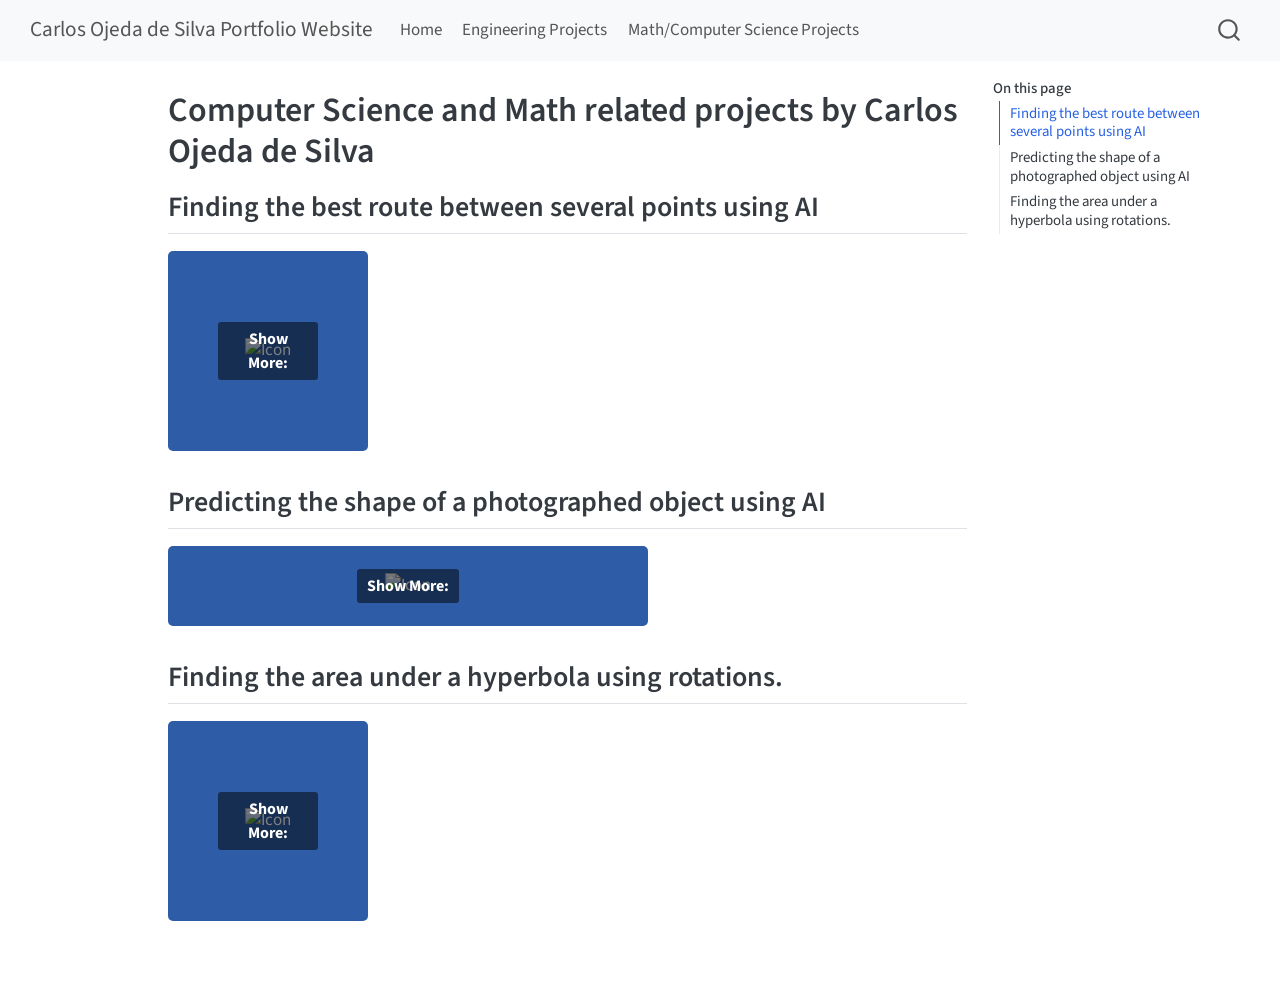
==== coding/index.html @ d98a3390 "Add files via upload" ====
<!DOCTYPE html>
<html xmlns="http://www.w3.org/1999/xhtml" lang="en" xml:lang="en"><head>

<meta charset="utf-8">
<meta name="generator" content="quarto-1.6.36">

<meta name="viewport" content="width=device-width, initial-scale=1.0, user-scalable=yes">


<title>Computer Science and Math related projects by Carlos Ojeda de Silva – Carlos Ojeda de Silva Portfolio Website</title>
<style>
code{white-space: pre-wrap;}
span.smallcaps{font-variant: small-caps;}
div.columns{display: flex; gap: min(4vw, 1.5em);}
div.column{flex: auto; overflow-x: auto;}
div.hanging-indent{margin-left: 1.5em; text-indent: -1.5em;}
ul.task-list{list-style: none;}
ul.task-list li input[type="checkbox"] {
  width: 0.8em;
  margin: 0 0.8em 0.2em -1em; /* quarto-specific, see https://github.com/quarto-dev/quarto-cli/issues/4556 */ 
  vertical-align: middle;
}
</style>


<script src="../site_libs/quarto-nav/quarto-nav.js"></script>
<script src="../site_libs/quarto-nav/headroom.min.js"></script>
<script src="../site_libs/clipboard/clipboard.min.js"></script>
<script src="../site_libs/quarto-search/autocomplete.umd.js"></script>
<script src="../site_libs/quarto-search/fuse.min.js"></script>
<script src="../site_libs/quarto-search/quarto-search.js"></script>
<meta name="quarto:offset" content="../">
<script src="../site_libs/quarto-html/quarto.js"></script>
<script src="../site_libs/quarto-html/popper.min.js"></script>
<script src="../site_libs/quarto-html/tippy.umd.min.js"></script>
<script src="../site_libs/quarto-html/anchor.min.js"></script>
<link href="../site_libs/quarto-html/tippy.css" rel="stylesheet">
<link href="../site_libs/quarto-html/quarto-syntax-highlighting-01c78b5cd655e4cd89133cf59d535862.css" rel="stylesheet" id="quarto-text-highlighting-styles">
<script src="../site_libs/bootstrap/bootstrap.min.js"></script>
<link href="../site_libs/bootstrap/bootstrap-icons.css" rel="stylesheet">
<link href="../site_libs/bootstrap/bootstrap-274c3d255ff4b40ad85bc0e900837b3c.min.css" rel="stylesheet" append-hash="true" id="quarto-bootstrap" data-mode="light">
<script id="quarto-search-options" type="application/json">{
  "location": "navbar",
  "copy-button": false,
  "collapse-after": 3,
  "panel-placement": "end",
  "type": "overlay",
  "limit": 50,
  "keyboard-shortcut": [
    "f",
    "/",
    "s"
  ],
  "show-item-context": false,
  "language": {
    "search-no-results-text": "No results",
    "search-matching-documents-text": "matching documents",
    "search-copy-link-title": "Copy link to search",
    "search-hide-matches-text": "Hide additional matches",
    "search-more-match-text": "more match in this document",
    "search-more-matches-text": "more matches in this document",
    "search-clear-button-title": "Clear",
    "search-text-placeholder": "",
    "search-detached-cancel-button-title": "Cancel",
    "search-submit-button-title": "Submit",
    "search-label": "Search"
  }
}</script>


<link rel="stylesheet" href="../styles.css">
</head>

<body class="nav-fixed">

<div id="quarto-search-results"></div>
  <header id="quarto-header" class="headroom fixed-top">
    <nav class="navbar navbar-expand-lg " data-bs-theme="dark">
      <div class="navbar-container container-fluid">
      <div class="navbar-brand-container mx-auto">
    <a class="navbar-brand" href="../index.html">
    <span class="navbar-title">Carlos Ojeda de Silva Portfolio Website</span>
    </a>
  </div>
            <div id="quarto-search" class="" title="Search"></div>
          <button class="navbar-toggler" type="button" data-bs-toggle="collapse" data-bs-target="#navbarCollapse" aria-controls="navbarCollapse" role="menu" aria-expanded="false" aria-label="Toggle navigation" onclick="if (window.quartoToggleHeadroom) { window.quartoToggleHeadroom(); }">
  <span class="navbar-toggler-icon"></span>
</button>
          <div class="collapse navbar-collapse" id="navbarCollapse">
            <ul class="navbar-nav navbar-nav-scroll me-auto">
  <li class="nav-item">
    <a class="nav-link" href="../index.html"> 
<span class="menu-text">Home</span></a>
  </li>  
  <li class="nav-item">
    <a class="nav-link" href="../engineering/"> 
<span class="menu-text">Engineering Projects</span></a>
  </li>  
  <li class="nav-item">
    <a class="nav-link" href="../coding/"> 
<span class="menu-text">Math/Computer Science Projects</span></a>
  </li>  
</ul>
          </div> <!-- /navcollapse -->
            <div class="quarto-navbar-tools">
</div>
      </div> <!-- /container-fluid -->
    </nav>
</header>
<!-- content -->
<div id="quarto-content" class="quarto-container page-columns page-rows-contents page-layout-article page-navbar">
<!-- sidebar -->
<!-- margin-sidebar -->
    <div id="quarto-margin-sidebar" class="sidebar margin-sidebar">
        <nav id="TOC" role="doc-toc" class="toc-active">
    <h2 id="toc-title">On this page</h2>
   
  <ul>
  <li><a href="#finding-the-best-route-between-several-points-using-ai" id="toc-finding-the-best-route-between-several-points-using-ai" class="nav-link active" data-scroll-target="#finding-the-best-route-between-several-points-using-ai">Finding the best route between several points using AI</a></li>
  <li><a href="#predicting-the-shape-of-a-photographed-object-using-ai" id="toc-predicting-the-shape-of-a-photographed-object-using-ai" class="nav-link" data-scroll-target="#predicting-the-shape-of-a-photographed-object-using-ai">Predicting the shape of a photographed object using AI</a></li>
  <li><a href="#finding-the-area-under-a-hyperbola-using-rotations." id="toc-finding-the-area-under-a-hyperbola-using-rotations." class="nav-link" data-scroll-target="#finding-the-area-under-a-hyperbola-using-rotations.">Finding the area under a hyperbola using rotations.</a></li>
  </ul>
</nav>
    </div>
<!-- main -->
<main class="content" id="quarto-document-content">

<header id="title-block-header" class="quarto-title-block default">
<div class="quarto-title">
<h1 class="title">Computer Science and Math related projects by Carlos Ojeda de Silva</h1>
</div>



<div class="quarto-title-meta">

    
  
    
  </div>
  


</header>


<section id="finding-the-best-route-between-several-points-using-ai" class="level2">
<h2 class="anchored" data-anchor-id="finding-the-best-route-between-several-points-using-ai">Finding the best route between several points using AI</h2>
<div class="panel">
<button id="showMoreButton1" onclick="toggleText1()" style="position: relative; background-color: #2E5CA7; color: white; border: none; padding: 0; cursor: pointer; border-radius: 5px; width: 200px; height: 200px; overflow: hidden;">
<img id="buttonImage1" src="../images/routes.png" alt="Icon" style="width: 100%; height: 100%; object-fit: cover;"> <span style="position: absolute; top: 50%; left: 50%; transform: translate(-50%, -50%); font-size: 16px; font-weight: bold; background-color: rgba(0, 0, 0, 0.5); padding: 5px 10px; border-radius: 3px;">Show More:</span>
</button>
<div id="hiddenText1" style="display: none; margin-top: 10px;">
<p>If an Amazon/UPS/FedEx driver wants to deliver goods to 2 homes, how many different routes are possible, and how do you find the best one? Answer: 2 routes determined by trial and error. Having 20 homes increases the possible routes to 2,432,902,008,176,640,000, which is too much to do with trial and error. This is a really important problem to solve because it would massively reduce gasoline usage around the world. It isn’t logical to do trial and error if we have a lot of homes, so I took a different approach: Making an AI model that can predict (or get close to) what would be the best route from the coordinates.</p>
<p>This was done on a small scale since it would take a long time for my computer to generate a dataset to train the AI with many homes. The data was made by plugging random coordinates (in San Antonio Texas as a small-scale test) into a Python program called Open Street Maps that generates travel times for a route between 2 points in the map, this was done with 4 points (12 times in total since the order was ignored: 4!/2).</p>
<div class="quarto-figure quarto-figure-center">
<figure class="figure">
<p><img src="..\images/Routes_dataset.png" class="img-fluid figure-img"></p>
<figcaption>Dataset used</figcaption>
</figure>
</div>
<p>The tests done on the data were convincing since a Random Forest AI model was able to correctly guess approximately 40% of the routes, and on average, was 10% longer than the perfect route (compared to 40% longer for random routes). This test was able to show that AI can be used to approximate a generally close answer in problems that would otherwise require a lot of computing.</p>
<div class="quarto-figure quarto-figure-center">
<figure class="figure">
<p><img src="..\images/Routes.png" class="img-fluid figure-img"></p>
<figcaption>Results of AI algorithm</figcaption>
</figure>
</div>
</div>
<script>
function toggleText1() {
    var hiddenText = document.getElementById("hiddenText1");
    var button = document.getElementById("showMoreButton1");
    var buttonImage = document.getElementById("buttonImage1");
    var buttonText = button.querySelector("span"); // Only target the text part of the button

    if (hiddenText.style.display === "none") {
        hiddenText.style.display = "block";
        buttonImage.style.display = "none"; // Hide the image
        buttonText.innerText = "Show Less";
    } else {
        hiddenText.style.display = "none";
        buttonImage.style.display = "block"; // Show the image
        buttonText.innerText = "Show More";
    }
}
</script>
</div>
</section>
<section id="predicting-the-shape-of-a-photographed-object-using-ai" class="level2">
<h2 class="anchored" data-anchor-id="predicting-the-shape-of-a-photographed-object-using-ai">Predicting the shape of a photographed object using AI</h2>
<div class="panel">
<button id="showMoreButton2" onclick="toggleText2()" style="position: relative; background-color: #2E5CA7; color: white; border: none; padding: 0; cursor: pointer; border-radius: 5px; width: 480px; height: 80px; overflow: hidden;">
<img id="buttonImage2" src="../images/Depth_result.png" alt="Icon" style="width: 100%; height: 100%; object-fit: cover;"> <span style="position: absolute; top: 50%; left: 50%; transform: translate(-50%, -50%); font-size: 16px; font-weight: bold; background-color: rgba(0, 0, 0, 0.5); padding: 5px 10px; border-radius: 3px;">Show More:</span>
</button>
<div id="hiddenText2" style="display: none; margin-top: 10px;">
<p>Have you ever wondered if robots can know the shape of the world around them from a single camera in a similar way to how we know how far things are? Well, this project aims to develop a simple AI algorithm that can do that.</p>
<p>This project used an open source dataset named <strong><a href="https://diode-dataset.org/">Diode Dataset</a></strong> where there are depth maps associated with images.</p>
<p><img src="..\images/Depth_dataset.png" class="img-fluid" alt="Original Dataset"> For this project based on computing limitations, only the validation and test images were used.</p>
<p>Some pre-processing was done, which is described below:</p>
<p>-The top 5% and bottom 5% of depth values are clipped. -The data is then scaled to be in the range [0,1] -The natural log of the pixel values + 0.05 is taken. -The data is scaled again to be in the range [0,1] -Image resolution was decreased from 1024x784 into 256x192.</p>
<p>For this project, a Convolutional Neural Network with less than 500,000 parameters was used, this was with the purpose to widen the application scopes of this model. Although the algorithm was able to predict general shapes at its best, more work is needed in order to apply it as a solution for computer vision.</p>
<p><img src="..\images/Depth_result.png" class="img-fluid" alt="Results of AI algorithm"> Although this specific example had a good prediction of shape, most images produced noisier predictions.</p>
</div>
<script>
function toggleText2() {
    var hiddenText = document.getElementById("hiddenText2");
    var button = document.getElementById("showMoreButton2");
    var buttonImage = document.getElementById("buttonImage2");
    var buttonText = button.querySelector("span"); // Only target the text part of the button

    if (hiddenText.style.display === "none") {
        hiddenText.style.display = "block";
        buttonImage.style.display = "none"; // Hide the image
        buttonText.innerText = "Show Less";
    } else {
        hiddenText.style.display = "none";
        buttonImage.style.display = "block"; // Show the image
        buttonText.innerText = "Show More";
    }
}
</script>
</div>
</section>
<section id="finding-the-area-under-a-hyperbola-using-rotations." class="level2">
<h2 class="anchored" data-anchor-id="finding-the-area-under-a-hyperbola-using-rotations.">Finding the area under a hyperbola using rotations.</h2>
<div class="panel">
<button id="showMoreButton3" onclick="toggleText3()" style="position: relative; background-color: #2E5CA7; color: white; border: none; padding: 0; cursor: pointer; border-radius: 5px; width: 200px; height: 200px; overflow: hidden;">
<img id="buttonImage3" src="../images/Hyperbola5.png" alt="Icon" style="width: 100%; height: 100%; object-fit: cover;"> <span style="position: absolute; top: 50%; left: 50%; transform: translate(-50%, -50%); font-size: 16px; font-weight: bold; background-color: rgba(0, 0, 0, 0.5); padding: 5px 10px; border-radius: 3px;">Show More:</span>
</button>
<div id="hiddenText3" style="display: none; margin-top: 10px;">
<div class="quarto-figure quarto-figure-center">
<figure class="figure">
<p><img src="..\images/Hyperbola1.png" class="img-fluid figure-img"></p>
<figcaption>Rotated Hyperbola with Areas</figcaption>
</figure>
</div>
<p>By only knowing that the integral of 1/x is ln|x| and how to use polar equations (or Euler’s formula), it is possible to find the integral of a hyperbola. This isn’t normally seen up until Calculus II. The Integral (Area under the curve) of y^2 - x^2 = 2 was calculated through the 45° rotation of a y=1/x graph and finding the areas composing it on the graph. This approach clearly shows why the area under a hyperbola depends on a natural logarithm and other properties it has. <strong><a href="https://www.desmos.com/calculator/0qavllu7bp">Here is an interactive representation of this process</a></strong></p>
<p>Hyperbolas are interesting shapes, but it is initially quite hard to know how to work with them, especially when integrating. Here I show an alternative method for finding the integral of a hyperbola using first-month knowledge of high school Calculus. First, we start by proving that y = 1/x is a hyperbola. We will define a hyperbola as one having the general form: y^2 - x^2 = a. This can be done with polar equations or with Euler’s formula. In this case, I will show how to do it both ways to demonstrate how it can be done quickly or with basic knowledge.</p>
<p>This example uses polar coordinates to rotate a y = 1/x graph 45° or π/4 angle and arriving to y^2 - x^2 = 2</p>
<p><img src="..\images/Hyperbola2.png" class="img-fluid"></p>
<div class="grid">
<div class="g-col-6">
<div class="quarto-figure quarto-figure-center">
<figure class="figure">
<p><img src="..\images/Hyperbola3.png" class="img-fluid figure-img"></p>
<figcaption>Polar Coordinate method</figcaption>
</figure>
</div>
</div>
<div class="g-col-6">
<p><img src="..\images/Hyperbola4.png" class="img-fluid" alt="Euler’s Equation Method"> |</p>
</div>
</div>
<p><strong>Calculating the specific areas:</strong></p>
<p>From the figure below, we can see two lines: one passing through y=x and another one labeled P. There are four areas labeled A, B, C, and D, these areas can be calculated through different equations. First, let’s solve the easiest ones: A and D.</p>
<div class="quarto-figure quarto-figure-center">
<figure class="figure">
<p><img src="..\images/Hyperbola5.png" class="img-fluid figure-img"></p>
<figcaption>Labeled Areas</figcaption>
</figure>
</div>
<p>A stays constant since it represents a triangle made from an isosceles triangle with a base and height of 1, which doesn’t depend on the position of line P.</p>
<p>The Area of D is ½P^2 since the triangle has a base and height equal to P.</p>
<p>To get the other two areas, we need to define the line going from 0,0 to the right-most corner of the triangle C as a new axis L. L has the length of the base of the original y=1x graph used, which allows us to get the area of that shape using a natural logarithm. The image below shows the point where L is measured from.</p>
<div class="quarto-figure quarto-figure-center">
<figure class="figure">
<p><img src="..\images/Hyperbola6.png" class="img-fluid figure-img"></p>
<figcaption>Ponit L</figcaption>
</figure>
</div>
<p>Based on the image above. Area C, having a base on the x-axis in the original y = 1/x graph, makes it easier to calculate in terms of L for the rotated graph. We know that in the original y = 1/x graph the height of the triangle is y and it was formed by a 45° or π/4 angle, meaning that both lines LM and LN have the same length. Knowing that LN = y, we can determine the area to be equal to ½(1/L)^2 since both the base and height in the rotated triangle need to be 1/L.</p>
<p>We also need to consider that L doesn’t lie exactly on P, meaning that we need to remove the segment LM from length L to get length P. Thankfully, we already know what LM is, meaning that we can create a formula to calculate P based on L. Using the quadratic formula, we can solve for L, giving us the last step in finding the integral of the hyperbola. We are using the positive variation in the quadratic formula since we will not account for the negative y-values on the graph.</p>
<div class="quarto-figure quarto-figure-center">
<figure class="figure">
<p><img src="..\images/Hyperbola7.png" class="img-fluid figure-img"></p>
<figcaption>Calculating Area B</figcaption>
</figure>
</div>
<p>After getting all of the formulas needed, it is now just adding them together. Note that the formula we are using is y = √(x^2+2), this was done because y^2 - x^2 = 2 is not a function, but it does graph the same curve for positive y values.</p>
<div class="quarto-figure quarto-figure-center">
<figure class="figure">
<p><img src="..\images/Hyperbola8.png" class="img-fluid figure-img"></p>
<figcaption>Final simplification</figcaption>
</figure>
</div>
</div>
<script>
function toggleText3() {
    var hiddenText = document.getElementById("hiddenText3");
    var button = document.getElementById("showMoreButton3");
    var buttonImage = document.getElementById("buttonImage3");
    var buttonText = button.querySelector("span"); // Only target the text part of the button

    if (hiddenText.style.display === "none") {
        hiddenText.style.display = "block";
        buttonImage.style.display = "none"; // Hide the image
        buttonText.innerText = "Show Less";
    } else {
        hiddenText.style.display = "none";
        buttonImage.style.display = "block"; // Show the image
        buttonText.innerText = "Show More";
    }
}
</script>
</div>


</section>

</main> <!-- /main -->
<script id="quarto-html-after-body" type="application/javascript">
window.document.addEventListener("DOMContentLoaded", function (event) {
  const toggleBodyColorMode = (bsSheetEl) => {
    const mode = bsSheetEl.getAttribute("data-mode");
    const bodyEl = window.document.querySelector("body");
    if (mode === "dark") {
      bodyEl.classList.add("quarto-dark");
      bodyEl.classList.remove("quarto-light");
    } else {
      bodyEl.classList.add("quarto-light");
      bodyEl.classList.remove("quarto-dark");
    }
  }
  const toggleBodyColorPrimary = () => {
    const bsSheetEl = window.document.querySelector("link#quarto-bootstrap");
    if (bsSheetEl) {
      toggleBodyColorMode(bsSheetEl);
    }
  }
  toggleBodyColorPrimary();  
  const icon = "";
  const anchorJS = new window.AnchorJS();
  anchorJS.options = {
    placement: 'right',
    icon: icon
  };
  anchorJS.add('.anchored');
  const isCodeAnnotation = (el) => {
    for (const clz of el.classList) {
      if (clz.startsWith('code-annotation-')) {                     
        return true;
      }
    }
    return false;
  }
  const onCopySuccess = function(e) {
    // button target
    const button = e.trigger;
    // don't keep focus
    button.blur();
    // flash "checked"
    button.classList.add('code-copy-button-checked');
    var currentTitle = button.getAttribute("title");
    button.setAttribute("title", "Copied!");
    let tooltip;
    if (window.bootstrap) {
      button.setAttribute("data-bs-toggle", "tooltip");
      button.setAttribute("data-bs-placement", "left");
      button.setAttribute("data-bs-title", "Copied!");
      tooltip = new bootstrap.Tooltip(button, 
        { trigger: "manual", 
          customClass: "code-copy-button-tooltip",
          offset: [0, -8]});
      tooltip.show();    
    }
    setTimeout(function() {
      if (tooltip) {
        tooltip.hide();
        button.removeAttribute("data-bs-title");
        button.removeAttribute("data-bs-toggle");
        button.removeAttribute("data-bs-placement");
      }
      button.setAttribute("title", currentTitle);
      button.classList.remove('code-copy-button-checked');
    }, 1000);
    // clear code selection
    e.clearSelection();
  }
  const getTextToCopy = function(trigger) {
      const codeEl = trigger.previousElementSibling.cloneNode(true);
      for (const childEl of codeEl.children) {
        if (isCodeAnnotation(childEl)) {
          childEl.remove();
        }
      }
      return codeEl.innerText;
  }
  const clipboard = new window.ClipboardJS('.code-copy-button:not([data-in-quarto-modal])', {
    text: getTextToCopy
  });
  clipboard.on('success', onCopySuccess);
  if (window.document.getElementById('quarto-embedded-source-code-modal')) {
    const clipboardModal = new window.ClipboardJS('.code-copy-button[data-in-quarto-modal]', {
      text: getTextToCopy,
      container: window.document.getElementById('quarto-embedded-source-code-modal')
    });
    clipboardModal.on('success', onCopySuccess);
  }
    var localhostRegex = new RegExp(/^(?:http|https):\/\/localhost\:?[0-9]*\//);
    var mailtoRegex = new RegExp(/^mailto:/);
      var filterRegex = new RegExp('/' + window.location.host + '/');
    var isInternal = (href) => {
        return filterRegex.test(href) || localhostRegex.test(href) || mailtoRegex.test(href);
    }
    // Inspect non-navigation links and adorn them if external
 	var links = window.document.querySelectorAll('a[href]:not(.nav-link):not(.navbar-brand):not(.toc-action):not(.sidebar-link):not(.sidebar-item-toggle):not(.pagination-link):not(.no-external):not([aria-hidden]):not(.dropdown-item):not(.quarto-navigation-tool):not(.about-link)');
    for (var i=0; i<links.length; i++) {
      const link = links[i];
      if (!isInternal(link.href)) {
        // undo the damage that might have been done by quarto-nav.js in the case of
        // links that we want to consider external
        if (link.dataset.originalHref !== undefined) {
          link.href = link.dataset.originalHref;
        }
      }
    }
  function tippyHover(el, contentFn, onTriggerFn, onUntriggerFn) {
    const config = {
      allowHTML: true,
      maxWidth: 500,
      delay: 100,
      arrow: false,
      appendTo: function(el) {
          return el.parentElement;
      },
      interactive: true,
      interactiveBorder: 10,
      theme: 'quarto',
      placement: 'bottom-start',
    };
    if (contentFn) {
      config.content = contentFn;
    }
    if (onTriggerFn) {
      config.onTrigger = onTriggerFn;
    }
    if (onUntriggerFn) {
      config.onUntrigger = onUntriggerFn;
    }
    window.tippy(el, config); 
  }
  const noterefs = window.document.querySelectorAll('a[role="doc-noteref"]');
  for (var i=0; i<noterefs.length; i++) {
    const ref = noterefs[i];
    tippyHover(ref, function() {
      // use id or data attribute instead here
      let href = ref.getAttribute('data-footnote-href') || ref.getAttribute('href');
      try { href = new URL(href).hash; } catch {}
      const id = href.replace(/^#\/?/, "");
      const note = window.document.getElementById(id);
      if (note) {
        return note.innerHTML;
      } else {
        return "";
      }
    });
  }
  const xrefs = window.document.querySelectorAll('a.quarto-xref');
  const processXRef = (id, note) => {
    // Strip column container classes
    const stripColumnClz = (el) => {
      el.classList.remove("page-full", "page-columns");
      if (el.children) {
        for (const child of el.children) {
          stripColumnClz(child);
        }
      }
    }
    stripColumnClz(note)
    if (id === null || id.startsWith('sec-')) {
      // Special case sections, only their first couple elements
      const container = document.createElement("div");
      if (note.children && note.children.length > 2) {
        container.appendChild(note.children[0].cloneNode(true));
        for (let i = 1; i < note.children.length; i++) {
          const child = note.children[i];
          if (child.tagName === "P" && child.innerText === "") {
            continue;
          } else {
            container.appendChild(child.cloneNode(true));
            break;
          }
        }
        if (window.Quarto?.typesetMath) {
          window.Quarto.typesetMath(container);
        }
        return container.innerHTML
      } else {
        if (window.Quarto?.typesetMath) {
          window.Quarto.typesetMath(note);
        }
        return note.innerHTML;
      }
    } else {
      // Remove any anchor links if they are present
      const anchorLink = note.querySelector('a.anchorjs-link');
      if (anchorLink) {
        anchorLink.remove();
      }
      if (window.Quarto?.typesetMath) {
        window.Quarto.typesetMath(note);
      }
      if (note.classList.contains("callout")) {
        return note.outerHTML;
      } else {
        return note.innerHTML;
      }
    }
  }
  for (var i=0; i<xrefs.length; i++) {
    const xref = xrefs[i];
    tippyHover(xref, undefined, function(instance) {
      instance.disable();
      let url = xref.getAttribute('href');
      let hash = undefined; 
      if (url.startsWith('#')) {
        hash = url;
      } else {
        try { hash = new URL(url).hash; } catch {}
      }
      if (hash) {
        const id = hash.replace(/^#\/?/, "");
        const note = window.document.getElementById(id);
        if (note !== null) {
          try {
            const html = processXRef(id, note.cloneNode(true));
            instance.setContent(html);
          } finally {
            instance.enable();
            instance.show();
          }
        } else {
          // See if we can fetch this
          fetch(url.split('#')[0])
          .then(res => res.text())
          .then(html => {
            const parser = new DOMParser();
            const htmlDoc = parser.parseFromString(html, "text/html");
            const note = htmlDoc.getElementById(id);
            if (note !== null) {
              const html = processXRef(id, note);
              instance.setContent(html);
            } 
          }).finally(() => {
            instance.enable();
            instance.show();
          });
        }
      } else {
        // See if we can fetch a full url (with no hash to target)
        // This is a special case and we should probably do some content thinning / targeting
        fetch(url)
        .then(res => res.text())
        .then(html => {
          const parser = new DOMParser();
          const htmlDoc = parser.parseFromString(html, "text/html");
          const note = htmlDoc.querySelector('main.content');
          if (note !== null) {
            // This should only happen for chapter cross references
            // (since there is no id in the URL)
            // remove the first header
            if (note.children.length > 0 && note.children[0].tagName === "HEADER") {
              note.children[0].remove();
            }
            const html = processXRef(null, note);
            instance.setContent(html);
          } 
        }).finally(() => {
          instance.enable();
          instance.show();
        });
      }
    }, function(instance) {
    });
  }
      let selectedAnnoteEl;
      const selectorForAnnotation = ( cell, annotation) => {
        let cellAttr = 'data-code-cell="' + cell + '"';
        let lineAttr = 'data-code-annotation="' +  annotation + '"';
        const selector = 'span[' + cellAttr + '][' + lineAttr + ']';
        return selector;
      }
      const selectCodeLines = (annoteEl) => {
        const doc = window.document;
        const targetCell = annoteEl.getAttribute("data-target-cell");
        const targetAnnotation = annoteEl.getAttribute("data-target-annotation");
        const annoteSpan = window.document.querySelector(selectorForAnnotation(targetCell, targetAnnotation));
        const lines = annoteSpan.getAttribute("data-code-lines").split(",");
        const lineIds = lines.map((line) => {
          return targetCell + "-" + line;
        })
        let top = null;
        let height = null;
        let parent = null;
        if (lineIds.length > 0) {
            //compute the position of the single el (top and bottom and make a div)
            const el = window.document.getElementById(lineIds[0]);
            top = el.offsetTop;
            height = el.offsetHeight;
            parent = el.parentElement.parentElement;
          if (lineIds.length > 1) {
            const lastEl = window.document.getElementById(lineIds[lineIds.length - 1]);
            const bottom = lastEl.offsetTop + lastEl.offsetHeight;
            height = bottom - top;
          }
          if (top !== null && height !== null && parent !== null) {
            // cook up a div (if necessary) and position it 
            let div = window.document.getElementById("code-annotation-line-highlight");
            if (div === null) {
              div = window.document.createElement("div");
              div.setAttribute("id", "code-annotation-line-highlight");
              div.style.position = 'absolute';
              parent.appendChild(div);
            }
            div.style.top = top - 2 + "px";
            div.style.height = height + 4 + "px";
            div.style.left = 0;
            let gutterDiv = window.document.getElementById("code-annotation-line-highlight-gutter");
            if (gutterDiv === null) {
              gutterDiv = window.document.createElement("div");
              gutterDiv.setAttribute("id", "code-annotation-line-highlight-gutter");
              gutterDiv.style.position = 'absolute';
              const codeCell = window.document.getElementById(targetCell);
              const gutter = codeCell.querySelector('.code-annotation-gutter');
              gutter.appendChild(gutterDiv);
            }
            gutterDiv.style.top = top - 2 + "px";
            gutterDiv.style.height = height + 4 + "px";
          }
          selectedAnnoteEl = annoteEl;
        }
      };
      const unselectCodeLines = () => {
        const elementsIds = ["code-annotation-line-highlight", "code-annotation-line-highlight-gutter"];
        elementsIds.forEach((elId) => {
          const div = window.document.getElementById(elId);
          if (div) {
            div.remove();
          }
        });
        selectedAnnoteEl = undefined;
      };
        // Handle positioning of the toggle
    window.addEventListener(
      "resize",
      throttle(() => {
        elRect = undefined;
        if (selectedAnnoteEl) {
          selectCodeLines(selectedAnnoteEl);
        }
      }, 10)
    );
    function throttle(fn, ms) {
    let throttle = false;
    let timer;
      return (...args) => {
        if(!throttle) { // first call gets through
            fn.apply(this, args);
            throttle = true;
        } else { // all the others get throttled
            if(timer) clearTimeout(timer); // cancel #2
            timer = setTimeout(() => {
              fn.apply(this, args);
              timer = throttle = false;
            }, ms);
        }
      };
    }
      // Attach click handler to the DT
      const annoteDls = window.document.querySelectorAll('dt[data-target-cell]');
      for (const annoteDlNode of annoteDls) {
        annoteDlNode.addEventListener('click', (event) => {
          const clickedEl = event.target;
          if (clickedEl !== selectedAnnoteEl) {
            unselectCodeLines();
            const activeEl = window.document.querySelector('dt[data-target-cell].code-annotation-active');
            if (activeEl) {
              activeEl.classList.remove('code-annotation-active');
            }
            selectCodeLines(clickedEl);
            clickedEl.classList.add('code-annotation-active');
          } else {
            // Unselect the line
            unselectCodeLines();
            clickedEl.classList.remove('code-annotation-active');
          }
        });
      }
  const findCites = (el) => {
    const parentEl = el.parentElement;
    if (parentEl) {
      const cites = parentEl.dataset.cites;
      if (cites) {
        return {
          el,
          cites: cites.split(' ')
        };
      } else {
        return findCites(el.parentElement)
      }
    } else {
      return undefined;
    }
  };
  var bibliorefs = window.document.querySelectorAll('a[role="doc-biblioref"]');
  for (var i=0; i<bibliorefs.length; i++) {
    const ref = bibliorefs[i];
    const citeInfo = findCites(ref);
    if (citeInfo) {
      tippyHover(citeInfo.el, function() {
        var popup = window.document.createElement('div');
        citeInfo.cites.forEach(function(cite) {
          var citeDiv = window.document.createElement('div');
          citeDiv.classList.add('hanging-indent');
          citeDiv.classList.add('csl-entry');
          var biblioDiv = window.document.getElementById('ref-' + cite);
          if (biblioDiv) {
            citeDiv.innerHTML = biblioDiv.innerHTML;
          }
          popup.appendChild(citeDiv);
        });
        return popup.innerHTML;
      });
    }
  }
});
</script>
</div> <!-- /content -->




</body></html>
---- site_libs/quarto-html/tippy.css ----
.tippy-box[data-animation=fade][data-state=hidden]{opacity:0}[data-tippy-root]{max-width:calc(100vw - 10px)}.tippy-box{position:relative;background-color:#333;color:#fff;border-radius:4px;font-size:14px;line-height:1.4;white-space:normal;outline:0;transition-property:transform,visibility,opacity}.tippy-box[data-placement^=top]>.tippy-arrow{bottom:0}.tippy-box[data-placement^=top]>.tippy-arrow:before{bottom:-7px;left:0;border-width:8px 8px 0;border-top-color:initial;transform-origin:center top}.tippy-box[data-placement^=bottom]>.tippy-arrow{top:0}.tippy-box[data-placement^=bottom]>.tippy-arrow:before{top:-7px;left:0;border-width:0 8px 8px;border-bottom-color:initial;transform-origin:center bottom}.tippy-box[data-placement^=left]>.tippy-arrow{right:0}.tippy-box[data-placement^=left]>.tippy-arrow:before{border-width:8px 0 8px 8px;border-left-color:initial;right:-7px;transform-origin:center left}.tippy-box[data-placement^=right]>.tippy-arrow{left:0}.tippy-box[data-placement^=right]>.tippy-arrow:before{left:-7px;border-width:8px 8px 8px 0;border-right-color:initial;transform-origin:center right}.tippy-box[data-inertia][data-state=visible]{transition-timing-function:cubic-bezier(.54,1.5,.38,1.11)}.tippy-arrow{width:16px;height:16px;color:#333}.tippy-arrow:before{content:"";position:absolute;border-color:transparent;border-style:solid}.tippy-content{position:relative;padding:5px 9px;z-index:1}
---- site_libs/quarto-html/quarto-syntax-highlighting-01c78b5cd655e4cd89133cf59d535862.css ----
/* quarto syntax highlight colors */
:root {
  --quarto-hl-ot-color: #003B4F;
  --quarto-hl-at-color: #657422;
  --quarto-hl-ss-color: #20794D;
  --quarto-hl-an-color: #5E5E5E;
  --quarto-hl-fu-color: #4758AB;
  --quarto-hl-st-color: #20794D;
  --quarto-hl-cf-color: #003B4F;
  --quarto-hl-op-color: #5E5E5E;
  --quarto-hl-er-color: #AD0000;
  --quarto-hl-bn-color: #AD0000;
  --quarto-hl-al-color: #AD0000;
  --quarto-hl-va-color: #111111;
  --quarto-hl-bu-color: inherit;
  --quarto-hl-ex-color: inherit;
  --quarto-hl-pp-color: #AD0000;
  --quarto-hl-in-color: #5E5E5E;
  --quarto-hl-vs-color: #20794D;
  --quarto-hl-wa-color: #5E5E5E;
  --quarto-hl-do-color: #5E5E5E;
  --quarto-hl-im-color: #00769E;
  --quarto-hl-ch-color: #20794D;
  --quarto-hl-dt-color: #AD0000;
  --quarto-hl-fl-color: #AD0000;
  --quarto-hl-co-color: #5E5E5E;
  --quarto-hl-cv-color: #5E5E5E;
  --quarto-hl-cn-color: #8f5902;
  --quarto-hl-sc-color: #5E5E5E;
  --quarto-hl-dv-color: #AD0000;
  --quarto-hl-kw-color: #003B4F;
}

/* other quarto variables */
:root {
  --quarto-font-monospace: SFMono-Regular, Menlo, Monaco, Consolas, "Liberation Mono", "Courier New", monospace;
}

pre > code.sourceCode > span {
  color: #003B4F;
}

code span {
  color: #003B4F;
}

code.sourceCode > span {
  color: #003B4F;
}

div.sourceCode,
div.sourceCode pre.sourceCode {
  color: #003B4F;
}

code span.ot {
  color: #003B4F;
  font-style: inherit;
}

code span.at {
  color: #657422;
  font-style: inherit;
}

code span.ss {
  color: #20794D;
  font-style: inherit;
}

code span.an {
  color: #5E5E5E;
  font-style: inherit;
}

code span.fu {
  color: #4758AB;
  font-style: inherit;
}

code span.st {
  color: #20794D;
  font-style: inherit;
}

code span.cf {
  color: #003B4F;
  font-weight: bold;
  font-style: inherit;
}

code span.op {
  color: #5E5E5E;
  font-style: inherit;
}

code span.er {
  color: #AD0000;
  font-style: inherit;
}

code span.bn {
  color: #AD0000;
  font-style: inherit;
}

code span.al {
  color: #AD0000;
  font-style: inherit;
}

code span.va {
  color: #111111;
  font-style: inherit;
}

code span.bu {
  font-style: inherit;
}

code span.ex {
  font-style: inherit;
}

code span.pp {
  color: #AD0000;
  font-style: inherit;
}

code span.in {
  color: #5E5E5E;
  font-style: inherit;
}

code span.vs {
  color: #20794D;
  font-style: inherit;
}

code span.wa {
  color: #5E5E5E;
  font-style: italic;
}

code span.do {
  color: #5E5E5E;
  font-style: italic;
}

code span.im {
  color: #00769E;
  font-style: inherit;
}

code span.ch {
  color: #20794D;
  font-style: inherit;
}

code span.dt {
  color: #AD0000;
  font-style: inherit;
}

code span.fl {
  color: #AD0000;
  font-style: inherit;
}

code span.co {
  color: #5E5E5E;
  font-style: inherit;
}

code span.cv {
  color: #5E5E5E;
  font-style: italic;
}

code span.cn {
  color: #8f5902;
  font-style: inherit;
}

code span.sc {
  color: #5E5E5E;
  font-style: inherit;
}

code span.dv {
  color: #AD0000;
  font-style: inherit;
}

code span.kw {
  color: #003B4F;
  font-weight: bold;
  font-style: inherit;
}

.prevent-inlining {
  content: "</";
}

/*# sourceMappingURL=b864b4b3bfc832830bc29b9fb759e26b.css.map */
---- styles.css ----
/* css styles */

$presentation-font-size-root: 28px;
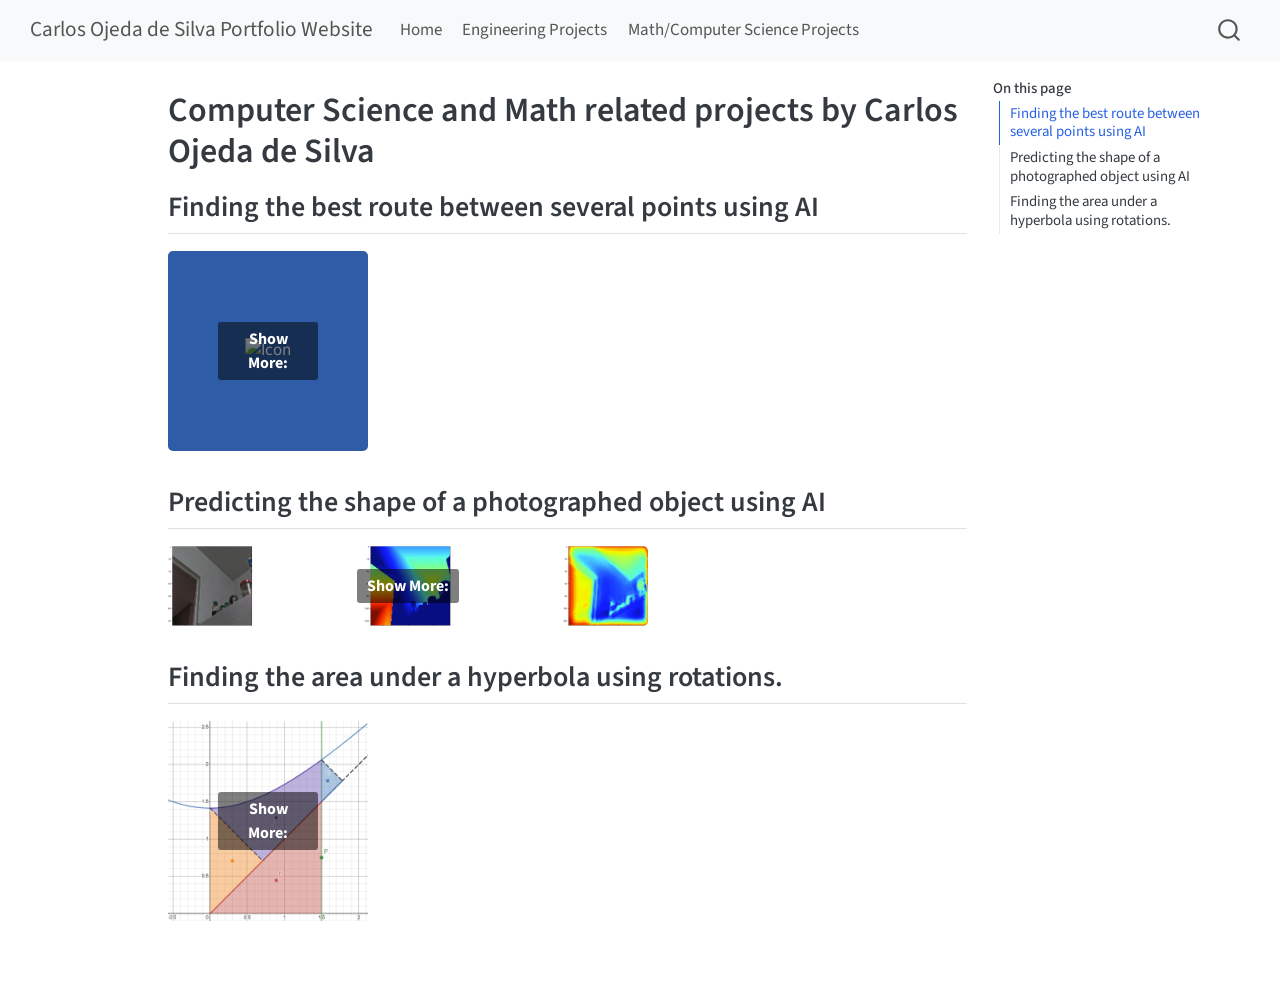
==== commit 5cefd5de: "Update index.html" ====
--- a/coding/index.html
+++ b/coding/index.html
@@ -731,4 +731,4 @@
 
 
 
-</body></html>+</body></html>
